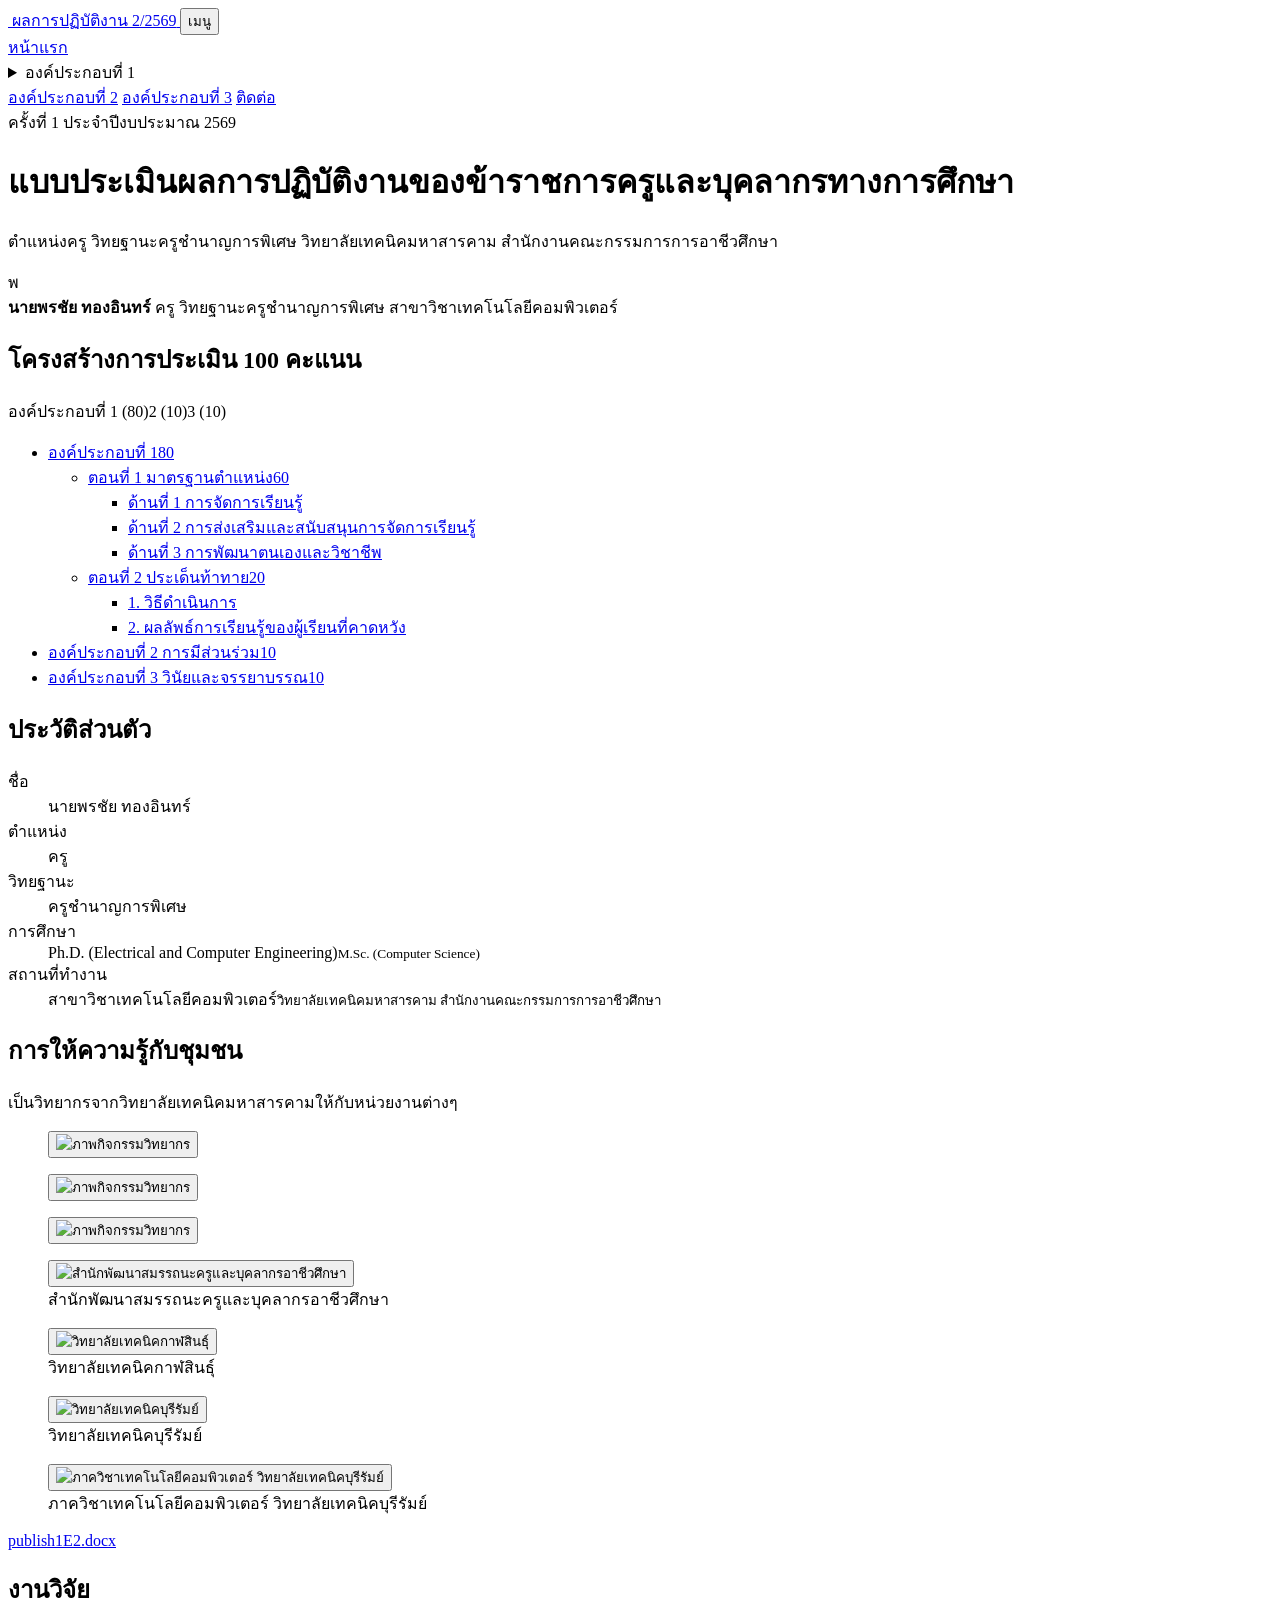
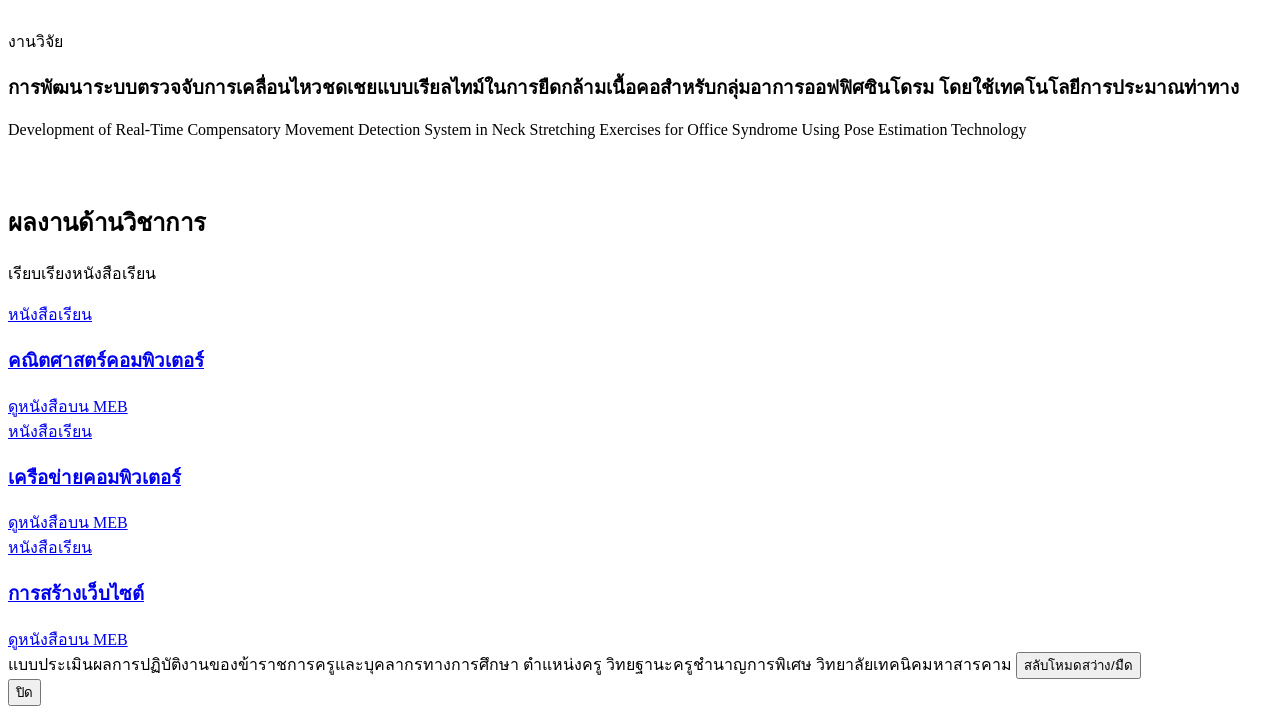
==== index.html @ e26c1348 "v1.0" ====
<!DOCTYPE html>
<html lang="th">
<head>
<meta charset="UTF-8">
<meta name="viewport" content="width=device-width, initial-scale=1, viewport-fit=cover">
<title>ผลการปฏิบัติงาน 2/2569 | นายพรชัย ทองอินทร์</title>
<meta name="description" content="แบบประเมินผลการปฏิบัติงานของข้าราชการครูและบุคลากรทางการศึกษา ตำแหน่งครู วิทยฐานะครูชำนาญการพิเศษ ครั้งที่ 1 ประจำปีงบประมาณ 2569">
<link rel="preconnect" href="https://fonts.googleapis.com">
<link rel="preconnect" href="https://fonts.gstatic.com" crossorigin>
<link href="https://fonts.googleapis.com/css2?family=Anuphan:wght@300;400;500;600;700&family=Noto+Serif+Thai:wght@500;600;700&display=swap" rel="stylesheet">
<link rel="stylesheet" href="assets/style.css">
</head>
<body>

<header class="topbar">
  <div class="wrap">
    <a class="brand" href="index.html">
      <img src="https://sites.google.com/sitesv-images-rt/AMxu72tkuuku0CwI66FUpZ9B2y44D5CsLmRuy-K-hPuoQ_fj5I80fRstz2a83Ka_cwqPk8cGlbw1U5w0mBkJSWSKdSZrVr35Ds_xW_Bhri8BTVO9l6iFXF6V_4C4FVLz0QKRIHPXqEZ3kH2Bnh_Zu-zLPvydjTLgOUU0-HAIJ9tF3z2X8NXhQf2BRqFgHM3M8yA=w200" alt="">
      <span>ผลการปฏิบัติงาน 2/2569</span>
    </a>
    <button class="menu-btn" aria-expanded="false" aria-controls="nav">เมนู</button>
    <nav class="nav" id="nav" aria-label="เมนูหลัก">
      <a href="index.html" aria-current="page" data-route="home">หน้าแรก</a>
      <details>
        <summary data-group="c1">องค์ประกอบที่ 1</summary>
        <div class="dropdown">
          <a class="grp" href="c1.html">ภาพรวมองค์ประกอบที่ 1</a>
          <a class="grp" href="c1-p1.html">ตอนที่ 1 มาตรฐานตำแหน่ง</a>
          <a class="sub" href="c1-p1-d1.html">ด้านที่ 1 การจัดการเรียนรู้</a>
          <a class="sub" href="c1-p1-d2.html">ด้านที่ 2 การส่งเสริมและสนับสนุนการจัดการเรียนรู้</a>
          <a class="sub" href="c1-p1-d3.html">ด้านที่ 3 การพัฒนาตนเองและวิชาชีพ</a>
          <a class="grp" href="c1-p2.html">ตอนที่ 2 ประเด็นท้าทาย</a>
          <a class="sub" href="c1-p2-m1.html">1. วิธีดำเนินการ</a>
          <a class="sub" href="c1-p2-m2.html">2. ผลลัพธ์การเรียนรู้ของผู้เรียนที่คาดหวัง</a>
        </div>
      </details>
      <a href="c2.html" data-route="c2">องค์ประกอบที่ 2</a>
      <a href="c3.html" data-route="c3">องค์ประกอบที่ 3</a>
      <a href="contact.html" data-route="contact">ติดต่อ</a>
    </nav>
  </div>
</header>

<main>
<div class="page active" data-page="home" data-title="หน้าแรก">
  <div class="hero">
    <div class="wrap">
      <div>
        <span class="pill">ครั้งที่ 1 ประจำปีงบประมาณ 2569</span>
        <h1>แบบประเมินผลการปฏิบัติงานของข้าราชการครูและบุคลากรทางการศึกษา</h1>
        <p class="lead">ตำแหน่งครู วิทยฐานะครูชำนาญการพิเศษ วิทยาลัยเทคนิคมหาสารคาม สำนักงานคณะกรรมการการอาชีวศึกษา</p>
        <div class="person">
          <div class="mono" aria-hidden="true">พ</div>
          <div>
            <strong>นายพรชัย ทองอินทร์</strong>
            <span>ครู วิทยฐานะครูชำนาญการพิเศษ สาขาวิชาเทคโนโลยีคอมพิวเตอร์</span>
          </div>
        </div>
      </div>

      <aside class="map" aria-labelledby="map-title">
        <h2 id="map-title">โครงสร้างการประเมิน 100 คะแนน</h2>
        <div class="bar" role="img" aria-label="องค์ประกอบที่ 1 ตอนที่ 1 60 คะแนน ตอนที่ 2 20 คะแนน องค์ประกอบที่ 2 10 คะแนน องค์ประกอบที่ 3 10 คะแนน">
          <span class="c1" style="flex:60"></span><span class="c1b" style="flex:20"></span><span class="c2" style="flex:10"></span><span class="c3" style="flex:10"></span>
        </div>
        <div class="bar-legend"><span>องค์ประกอบที่ 1 (80)</span><span>2 (10)</span><span>3 (10)</span></div>
        <ul class="tree">
          <li>
            <a class="node" href="c1.html"><span class="node-label"><span class="dot c1"></span>องค์ประกอบที่ 1</span><span class="pts">80</span></a>
            <ul>
              <li>
                <a class="node" href="c1-p1.html"><span class="node-label">ตอนที่ 1 มาตรฐานตำแหน่ง</span><span class="pts">60</span></a>
                <ul>
                  <li><a class="node" href="c1-p1-d1.html">ด้านที่ 1 การจัดการเรียนรู้</a></li>
                  <li><a class="node" href="c1-p1-d2.html">ด้านที่ 2 การส่งเสริมและสนับสนุนการจัดการเรียนรู้</a></li>
                  <li><a class="node" href="c1-p1-d3.html">ด้านที่ 3 การพัฒนาตนเองและวิชาชีพ</a></li>
                </ul>
              </li>
              <li>
                <a class="node" href="c1-p2.html"><span class="node-label">ตอนที่ 2 ประเด็นท้าทาย</span><span class="pts">20</span></a>
                <ul>
                  <li><a class="node" href="c1-p2-m1.html">1. วิธีดำเนินการ</a></li>
                  <li><a class="node" href="c1-p2-m2.html">2. ผลลัพธ์การเรียนรู้ของผู้เรียนที่คาดหวัง</a></li>
                </ul>
              </li>
            </ul>
          </li>
          <li><a class="node" href="c2.html"><span class="node-label"><span class="dot c2"></span>องค์ประกอบที่ 2 การมีส่วนร่วม</span><span class="pts">10</span></a></li>
          <li><a class="node" href="c3.html"><span class="node-label"><span class="dot c3"></span>องค์ประกอบที่ 3 วินัยและจรรยาบรรณ</span><span class="pts">10</span></a></li>
        </ul>
      </aside>
    </div>
  </div>

  <section class="alt">
    <div class="wrap">
      <div class="sec-head"><h2>ประวัติส่วนตัว</h2></div>
      <dl class="profile">
        <div><dt>ชื่อ</dt><dd>นายพรชัย ทองอินทร์</dd></div>
        <div><dt>ตำแหน่ง</dt><dd>ครู</dd></div>
        <div><dt>วิทยฐานะ</dt><dd>ครูชำนาญการพิเศษ</dd></div>
        <div><dt>การศึกษา</dt><dd>Ph.D. (Electrical and Computer Engineering)<small>M.Sc. (Computer Science)</small></dd></div>
        <div class="wide"><dt>สถานที่ทำงาน</dt><dd>สาขาวิชาเทคโนโลยีคอมพิวเตอร์<small>วิทยาลัยเทคนิคมหาสารคาม สำนักงานคณะกรรมการการอาชีวศึกษา</small></dd></div>
      </dl>
    </div>
  </section>

  <section>
    <div class="wrap">
      <div class="sec-head">
        <h2>การให้ความรู้กับชุมชน</h2>
        <p>เป็นวิทยากรจากวิทยาลัยเทคนิคมหาสารคามให้กับหน่วยงานต่างๆ</p>
      </div>
      <div class="gallery">
        <figure class="shot"><button class="zoom" aria-label="ขยายภาพ"><img loading="lazy" alt="ภาพกิจกรรมวิทยากร" src="https://sites.google.com/sitesv-images-rt/[base64]w1280"></button></figure>
        <figure class="shot"><button class="zoom" aria-label="ขยายภาพ"><img loading="lazy" alt="ภาพกิจกรรมวิทยากร" src="https://sites.google.com/sitesv-images-rt/[base64]w1280"></button></figure>
        <figure class="shot"><button class="zoom" aria-label="ขยายภาพ"><img loading="lazy" alt="ภาพกิจกรรมวิทยากร" src="https://sites.google.com/sitesv-images-rt/[base64]w1280"></button></figure>
        <figure class="shot big"><button class="zoom" aria-label="ขยายภาพ สำนักพัฒนาสมรรถนะครูและบุคลากรอาชีวศึกษา"><img loading="lazy" alt="สำนักพัฒนาสมรรถนะครูและบุคลากรอาชีวศึกษา" src="https://sites.google.com/sitesv-images-rt/[base64]w1280"></button><figcaption>สำนักพัฒนาสมรรถนะครูและบุคลากรอาชีวศึกษา</figcaption></figure>
        <figure class="shot big"><button class="zoom" aria-label="ขยายภาพ วิทยาลัยเทคนิคกาฬสินธุ์"><img loading="lazy" alt="วิทยาลัยเทคนิคกาฬสินธุ์" src="https://sites.google.com/sitesv-images-rt/[base64]w1280"></button><figcaption>วิทยาลัยเทคนิคกาฬสินธุ์</figcaption></figure>
        <figure class="shot big"><button class="zoom" aria-label="ขยายภาพ วิทยาลัยเทคนิคบุรีรัมย์"><img loading="lazy" alt="วิทยาลัยเทคนิคบุรีรัมย์" src="https://sites.google.com/sitesv-images-rt/[base64]w1280"></button><figcaption>วิทยาลัยเทคนิคบุรีรัมย์</figcaption></figure>
        <figure class="shot big"><button class="zoom" aria-label="ขยายภาพ ภาควิชาเทคโนโลยีคอมพิวเตอร์ วิทยาลัยเทคนิคบุรีรัมย์"><img loading="lazy" alt="ภาควิชาเทคโนโลยีคอมพิวเตอร์ วิทยาลัยเทคนิคบุรีรัมย์" src="https://sites.google.com/sitesv-images-rt/[base64]w1280"></button><figcaption>ภาควิชาเทคโนโลยีคอมพิวเตอร์ วิทยาลัยเทคนิคบุรีรัมย์</figcaption></figure>
      </div>
      <!-- ใส่ลิงก์ Google Drive ของไฟล์ publish1E2.docx แทน # -->
      <a class="doc-link" href="#" target="_blank" rel="noopener"><img src="https://www.gstatic.com/images/icons/material/product/1x/drive_2026_32dp.png" alt="">publish1E2.docx</a>
    </div>
  </section>

  <section class="alt">
    <div class="wrap">
      <div class="sec-head"><h2>งานวิจัย</h2></div>
      <article class="research">
        <span class="tag">งานวิจัย</span>
        <div>
          <h3>การพัฒนาระบบตรวจจับการเคลื่อนไหวชดเชยแบบเรียลไทม์ในการยืดกล้ามเนื้อคอสำหรับกลุ่มอาการออฟฟิศซินโดรม โดยใช้เทคโนโลยีการประมาณท่าทาง</h3>
          <p lang="en">Development of Real-Time Compensatory Movement Detection System in Neck Stretching Exercises for Office Syndrome Using Pose Estimation Technology</p>
        </div>
      </article>
      <div class="sec-head" style="margin-top:64px">
        <h2>ผลงานด้านวิชาการ</h2>
        <p>เรียบเรียงหนังสือเรียน</p>
      </div>
      <div class="books">
        <a class="book" href="https://www.mebmarket.com/ebook-269233-%E0%B8%84%E0%B8%93%E0%B8%B4%E0%B8%95%E0%B8%A8%E0%B8%B2%E0%B8%AA%E0%B8%95%E0%B8%A3%E0%B9%8C%E0%B8%84%E0%B8%AD%E0%B8%A1%E0%B8%9E%E0%B8%B4%E0%B8%A7%E0%B9%80%E0%B8%95%E0%B8%AD%E0%B8%A3%E0%B9%8C" target="_blank" rel="noopener"><div><div class="meta">หนังสือเรียน</div><h3>คณิตศาสตร์คอมพิวเตอร์</h3></div><span class="go">ดูหนังสือบน MEB</span></a>
        <a class="book" href="https://www.mebmarket.com/index.php?action=BookDetails&amp;book_id=268999" target="_blank" rel="noopener"><div><div class="meta">หนังสือเรียน</div><h3>เครือข่ายคอมพิวเตอร์</h3></div><span class="go">ดูหนังสือบน MEB</span></a>
        <a class="book" href="https://www.mebmarket.com/index.php?action=BookDetails&amp;book_id=269253" target="_blank" rel="noopener"><div><div class="meta">หนังสือเรียน</div><h3>การสร้างเว็บไซต์</h3></div><span class="go">ดูหนังสือบน MEB</span></a>
      </div>
    </div>
  </section>
</div>

<!-- ================= COMPONENT 1 ================= -->
</main>

<footer>
  <div class="wrap">
    <span>แบบประเมินผลการปฏิบัติงานของข้าราชการครูและบุคลากรทางการศึกษา ตำแหน่งครู วิทยฐานะครูชำนาญการพิเศษ วิทยาลัยเทคนิคมหาสารคาม</span>
    <button class="theme-btn" id="themeBtn">สลับโหมดสว่าง/มืด</button>
  </div>
</footer>

<div class="lightbox" id="lightbox" role="dialog" aria-modal="true" aria-label="ภาพขยาย">
  <button id="lbClose">ปิด</button>
  <img id="lbImg" alt="">
  <p id="lbCap"></p>
</div>

<script src="assets/script.js"></script>
</body>
</html>
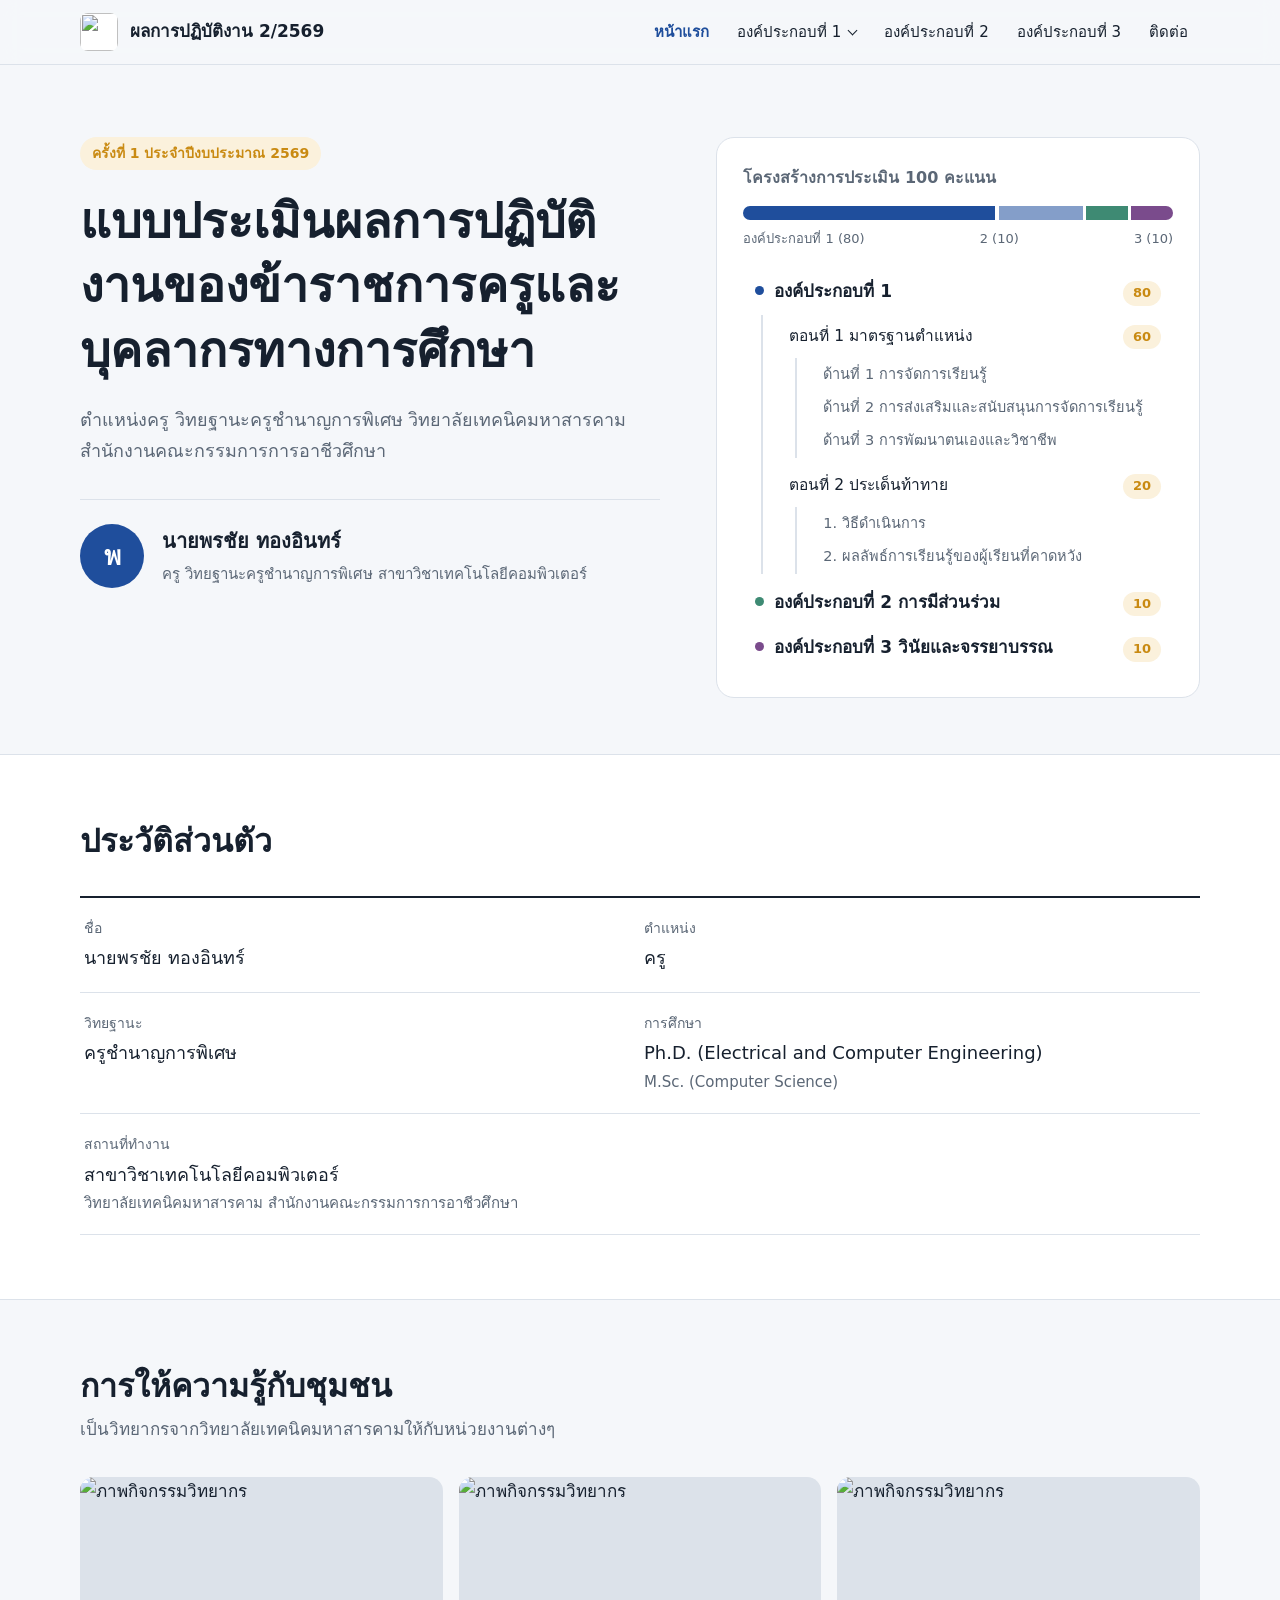
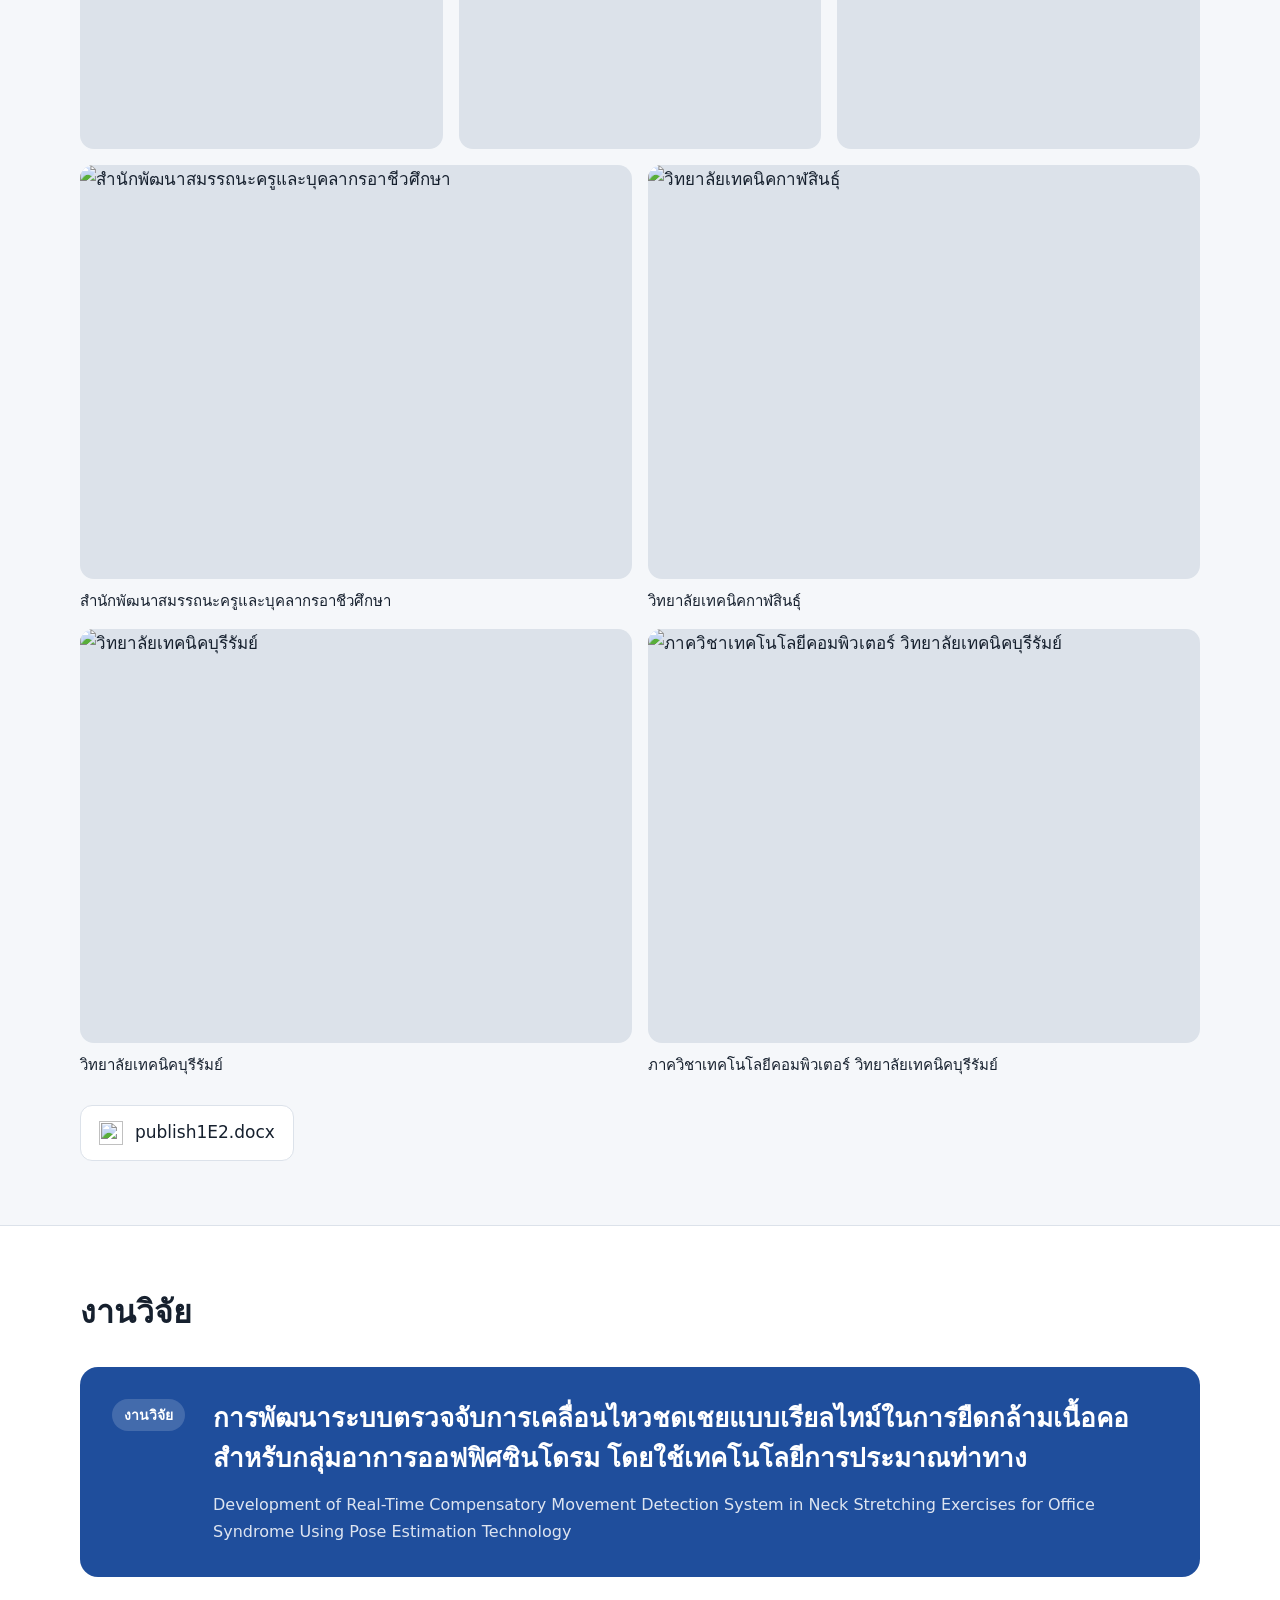
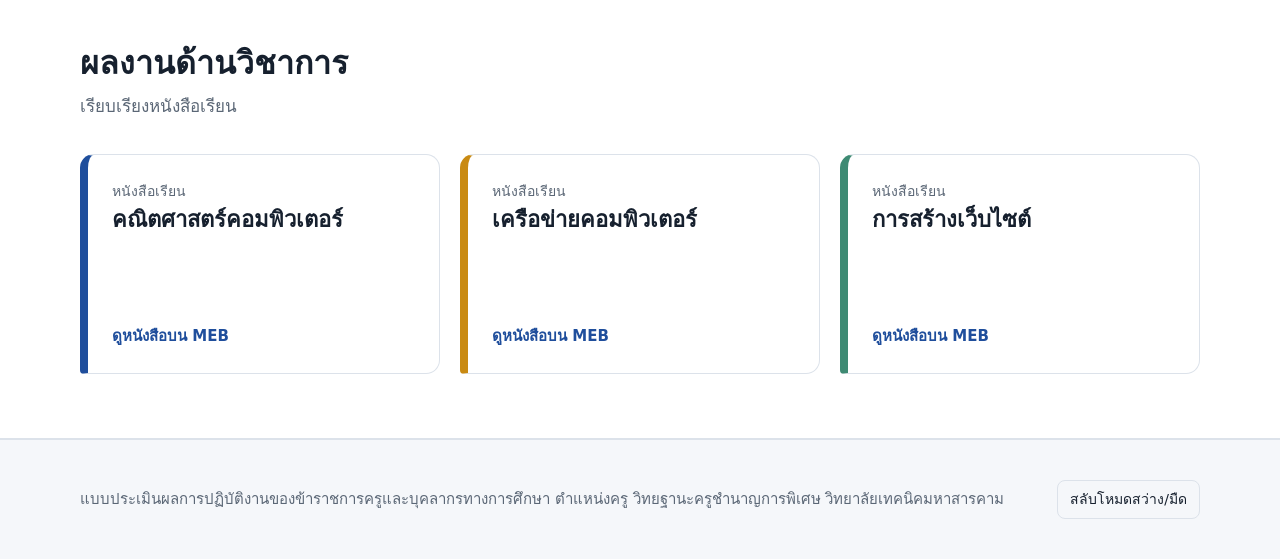
==== commit 5f866a89: "v1.1" ====
--- a/index.html
+++ b/index.html
@@ -8,7 +8,243 @@
 <link rel="preconnect" href="https://fonts.googleapis.com">
 <link rel="preconnect" href="https://fonts.gstatic.com" crossorigin>
 <link href="https://fonts.googleapis.com/css2?family=Anuphan:wght@300;400;500;600;700&family=Noto+Serif+Thai:wght@500;600;700&display=swap" rel="stylesheet">
-<link rel="stylesheet" href="assets/style.css">
+<style>
+:root{
+  --paper:#F5F7FA;--surface:#FFFFFF;--ink:#16202E;--muted:#5B6776;--line:#DCE2EA;
+  --blue:#1F4E9C;--blue-soft:#E7EEF9;--gold:#C98A12;--gold-soft:#FBF1DC;--green:#3E8A73;--plum:#7A4B8C;
+  --serif:"Noto Serif Thai","Sarabun",Georgia,serif;
+  --sans:"Anuphan","Sarabun","Leelawadee UI","Tahoma",system-ui,sans-serif;
+  box-sizing:border-box;
+  padding-top:env(safe-area-inset-top,0px);
+  padding-bottom:env(safe-area-inset-bottom,0px);
+}
+@media (prefers-color-scheme:dark){
+  :root:not([data-theme="light"]){--paper:#0F1622;--surface:#172131;--ink:#E8EDF4;--muted:#9AA6B6;--line:#2A3749;--blue:#7FA8EE;--blue-soft:#1C2B45;--gold:#E7B24A;--gold-soft:#2E2515;--green:#6CC0A5;--plum:#C39AD3}
+}
+:root[data-theme="dark"]{--paper:#0F1622;--surface:#172131;--ink:#E8EDF4;--muted:#9AA6B6;--line:#2A3749;--blue:#7FA8EE;--blue-soft:#1C2B45;--gold:#E7B24A;--gold-soft:#2E2515;--green:#6CC0A5;--plum:#C39AD3}
+*,*::before,*::after{box-sizing:inherit}
+html{scroll-padding-top:calc(76px + env(safe-area-inset-top,0px))}
+body{margin:0;background:var(--paper);color:var(--ink);font-family:var(--sans);font-size:17px;line-height:1.75;-webkit-font-smoothing:antialiased}
+img{max-width:100%;display:block}
+a{color:var(--blue)}
+a:focus-visible,button:focus-visible,summary:focus-visible{outline:3px solid var(--gold);outline-offset:3px;border-radius:4px}
+.wrap{width:min(1120px,100% - 40px);margin-inline:auto}
+.narrow{max-width:760px}
+
+/* header */
+.topbar{position:sticky;top:0;z-index:50;background:color-mix(in srgb,var(--paper) 88%,transparent);backdrop-filter:blur(10px);-webkit-backdrop-filter:blur(10px);border-bottom:1px solid var(--line)}
+.topbar .wrap{display:flex;align-items:center;justify-content:space-between;gap:16px;height:64px}
+.brand{display:flex;align-items:center;gap:12px;text-decoration:none;color:var(--ink);font-weight:600}
+.brand img{width:38px;height:38px;object-fit:contain;border-radius:8px;background:#fff}
+.nav{display:flex;gap:4px;align-items:center}
+.nav a,.nav summary{font-size:15px;color:var(--ink);text-decoration:none;padding:8px 12px;border-radius:8px;cursor:pointer;list-style:none}
+.nav a:hover,.nav summary:hover{background:var(--blue-soft)}
+.nav a[aria-current="page"],.nav summary.current{color:var(--blue);font-weight:600}
+.nav summary::-webkit-details-marker{display:none}
+.nav summary::after{content:"";display:inline-block;width:6px;height:6px;border-right:1.5px solid currentColor;border-bottom:1.5px solid currentColor;transform:rotate(45deg);margin:0 0 3px 8px}
+.nav details{position:relative}
+.dropdown{position:absolute;right:0;top:calc(100% + 8px);width:350px;background:var(--surface);border:1px solid var(--line);border-radius:12px;padding:10px;box-shadow:0 18px 40px -18px rgba(22,32,46,.35)}
+.dropdown a{display:block;padding:7px 10px;font-size:14.5px;line-height:1.5}
+.dropdown .grp{font-weight:600;color:var(--blue)}
+.dropdown .sub{padding-left:24px;color:var(--muted)}
+.menu-btn{display:none;background:none;border:1px solid var(--line);color:var(--ink);border-radius:8px;padding:8px 12px;font:inherit;font-size:15px}
+@media (max-width:880px){
+  .menu-btn{display:block}
+  .nav{display:none;position:absolute;left:0;right:0;top:64px;flex-direction:column;align-items:stretch;background:var(--surface);border-bottom:1px solid var(--line);padding:10px 20px 18px;max-height:calc(100vh - 64px);overflow:auto}
+  .nav.open{display:flex}
+  .dropdown{position:static;width:auto;box-shadow:none;border:none;padding:0 0 0 8px}
+  .brand span{font-size:15px}
+}
+
+/* pages */
+.page{display:none}
+.page.active{display:block}
+
+/* hero */
+.hero{padding:72px 0 56px}
+.hero .wrap{display:grid;grid-template-columns:1.2fr 1fr;gap:56px;align-items:start}
+.pill{display:inline-block;background:var(--gold-soft);color:var(--gold);font-weight:600;font-size:14px;padding:4px 12px;border-radius:999px;margin-bottom:20px}
+.hero h1{font-family:var(--serif);font-weight:700;font-size:clamp(30px,4.4vw,48px);line-height:1.35;margin:0 0 20px}
+.lead{color:var(--muted);font-size:18px;max-width:34em;margin:0 0 32px}
+.person{display:flex;gap:18px;align-items:center;padding-top:24px;border-top:1px solid var(--line)}
+.person .mono{flex:none;width:64px;height:64px;border-radius:50%;background:var(--blue);color:#fff;display:grid;place-items:center;font-family:var(--serif);font-size:26px;font-weight:700}
+.person strong{display:block;font-size:20px}
+.person span{color:var(--muted);font-size:15px}
+
+/* signature: score map */
+.map{background:var(--surface);border:1px solid var(--line);border-radius:18px;padding:26px}
+.map h2{font-size:16px;font-weight:600;margin:0 0 14px;color:var(--muted)}
+.bar{display:flex;height:14px;border-radius:999px;overflow:hidden;margin-bottom:8px;gap:3px}
+.bar span{display:block;height:100%}
+.bar-legend{display:flex;justify-content:space-between;font-size:13px;color:var(--muted);margin-bottom:18px}
+.tree{list-style:none;margin:0;padding:0}
+.node{display:flex;align-items:baseline;justify-content:space-between;gap:12px;text-decoration:none;color:var(--ink);padding:8px 12px;border-radius:10px}
+a.node:hover{background:var(--blue-soft)}
+.node .pts{flex:none;font-size:13px;font-weight:600;color:var(--gold);background:var(--gold-soft);padding:1px 10px;border-radius:999px}
+.tree>li>.node{font-weight:600;font-size:17px}
+.tree ul{list-style:none;margin:0 0 6px 18px;padding:0 0 0 14px;border-left:2px solid var(--line)}
+.tree ul .node{font-size:15.5px}
+.tree ul ul .node{font-size:14.5px;color:var(--muted);padding-block:4px}
+.dot{display:inline-block;width:9px;height:9px;border-radius:50%;margin-right:10px;transform:translateY(-2px)}
+.c1{background:var(--blue)}.c1b{background:color-mix(in srgb,var(--blue) 55%,var(--surface))}.c2{background:var(--green)}.c3{background:var(--plum)}
+.node-label{flex:1}
+@media (prefers-reduced-motion:no-preference){
+  .page.active .bar span{transform-origin:left;animation:fill .9s cubic-bezier(.2,.7,.2,1) both}
+  .page.active .bar span:nth-child(2){animation-delay:.12s}
+  .page.active .bar span:nth-child(3){animation-delay:.24s}
+  .page.active .bar span:nth-child(4){animation-delay:.36s}
+  @keyframes fill{from{transform:scaleX(0)}}
+}
+
+/* sections */
+section{padding:64px 0}
+.sec-head{margin-bottom:32px}
+.sec-head h2{font-family:var(--serif);font-size:clamp(24px,3vw,32px);line-height:1.4;margin:0}
+.sec-head p{margin:6px 0 0;color:var(--muted);max-width:40em}
+.alt{background:var(--surface);border-block:1px solid var(--line)}
+
+/* page header for inner pages */
+.page-head{padding:48px 0 40px;background:var(--surface);border-bottom:1px solid var(--line)}
+.crumbs{font-size:14px;color:var(--muted);margin-bottom:16px;display:flex;flex-wrap:wrap;gap:6px}
+.crumbs a{color:var(--muted);text-decoration:none}
+.crumbs a:hover{color:var(--blue);text-decoration:underline}
+.crumbs span[aria-hidden]{opacity:.5}
+.page-head h1{font-family:var(--serif);font-size:clamp(28px,4vw,42px);line-height:1.4;margin:0 0 10px}
+.page-head .sub{color:var(--muted);font-size:18px;margin:0;max-width:40em}
+.head-row{display:flex;justify-content:space-between;align-items:end;gap:24px;flex-wrap:wrap}
+.big-pts{font-family:var(--serif);font-size:56px;font-weight:700;line-height:1;color:var(--gold)}
+.big-pts small{display:block;font-family:var(--sans);font-size:14px;font-weight:500;color:var(--muted);text-align:right;margin-top:6px}
+
+/* profile */
+.profile{display:grid;grid-template-columns:repeat(2,minmax(0,1fr));border-top:2px solid var(--ink);margin:0}
+.profile div{padding:18px 4px;border-bottom:1px solid var(--line)}
+.profile div:nth-child(odd){padding-right:28px}
+.profile dt{font-size:14px;color:var(--muted);margin-bottom:2px}
+.profile dd{margin:0;font-size:18px;font-weight:500}
+.profile dd small{display:block;font-size:15px;font-weight:400;color:var(--muted)}
+.profile .wide{grid-column:1/-1}
+@media (max-width:700px){.profile{grid-template-columns:1fr}.profile div:nth-child(odd){padding-right:4px}}
+
+/* gallery */
+.gallery{display:grid;grid-template-columns:repeat(12,1fr);gap:16px}
+.shot{margin:0;grid-column:span 4}
+.shot.big{grid-column:span 6}
+.zoom{all:unset;display:block;width:100%;cursor:zoom-in;border-radius:14px;overflow:hidden;background:var(--line);aspect-ratio:4/3}
+.zoom:focus-visible{outline:3px solid var(--gold);outline-offset:3px}
+.zoom img{width:100%;height:100%;object-fit:cover}
+.zoom.contain{aspect-ratio:auto;background:var(--surface);border:1px solid var(--line)}
+.zoom.contain img{height:auto;object-fit:contain}
+.shot figcaption{font-size:15px;margin-top:10px;font-weight:500;line-height:1.6}
+@media (max-width:860px){.shot,.shot.big{grid-column:span 6}}
+@media (max-width:520px){.shot,.shot.big{grid-column:1/-1}}
+.doc-link{display:inline-flex;align-items:center;gap:12px;margin-top:28px;padding:12px 18px;border:1px solid var(--line);border-radius:12px;background:var(--surface);color:var(--ink);text-decoration:none;font-weight:500}
+.doc-link img{width:24px;height:24px}
+
+/* research & books */
+.research{display:grid;grid-template-columns:auto 1fr;gap:28px;align-items:start;padding:32px;border-radius:18px;background:var(--blue);color:#fff}
+.research .tag{font-size:14px;font-weight:600;background:rgba(255,255,255,.16);padding:4px 12px;border-radius:999px;white-space:nowrap}
+.research h3{font-family:var(--serif);font-size:clamp(20px,2.4vw,26px);line-height:1.55;margin:0 0 12px}
+.research p{margin:0;opacity:.85;font-size:16px;line-height:1.7}
+@media (max-width:700px){.research{grid-template-columns:1fr;padding:24px}}
+:root[data-theme="dark"] .research{color:#0F1622}
+@media (prefers-color-scheme:dark){:root:not([data-theme="light"]) .research{color:#0F1622}}
+.books{display:grid;grid-template-columns:repeat(3,minmax(0,1fr));gap:20px}
+.book{display:flex;flex-direction:column;justify-content:space-between;min-height:220px;padding:24px;border:1px solid var(--line);border-radius:14px 14px 14px 4px;background:var(--surface);border-left:8px solid var(--blue);text-decoration:none;color:var(--ink)}
+.book:nth-child(2){border-left-color:var(--gold)}
+.book:nth-child(3){border-left-color:var(--green)}
+.book h3{font-family:var(--serif);font-size:22px;line-height:1.45;margin:0}
+.book .meta{font-size:14px;color:var(--muted)}
+.book .go{font-size:15px;font-weight:600;color:var(--blue)}
+a.book:hover{border-color:var(--blue)}
+@media (max-width:860px){.books{grid-template-columns:1fr}.book{min-height:0;gap:24px}}
+
+/* link cards */
+.cards{display:grid;grid-template-columns:repeat(auto-fit,minmax(260px,1fr));gap:20px}
+.card{display:flex;flex-direction:column;gap:10px;padding:24px;border-radius:16px;border:1px solid var(--line);background:var(--surface);text-decoration:none;color:var(--ink)}
+a.card:hover{border-color:var(--blue)}
+.card .top{display:flex;justify-content:space-between;align-items:baseline;gap:12px}
+.card h3{margin:0;font-size:19px;line-height:1.5}
+.card p{margin:0;color:var(--muted);font-size:15.5px}
+.card .go{margin-top:auto;font-weight:600;color:var(--blue);font-size:15px}
+.chip{flex:none;font-size:13px;font-weight:600;color:var(--gold);background:var(--gold-soft);padding:2px 10px;border-radius:999px}
+
+/* parts */
+.parts{display:grid;grid-template-columns:repeat(2,minmax(0,1fr));gap:20px}
+.part{padding:28px;border-radius:16px;border:1px solid var(--line);background:var(--surface)}
+.part-top{display:flex;justify-content:space-between;align-items:baseline;gap:12px;margin-bottom:10px}
+.part h3{margin:0;font-size:20px}
+.part .pts{font-weight:700;font-family:var(--serif);font-size:28px;color:var(--gold)}
+.part .pts small{font-size:14px;font-family:var(--sans);font-weight:500;color:var(--muted);margin-left:4px}
+.part p{margin:0 0 16px;color:var(--muted)}
+.part ul{list-style:none;margin:0;padding:0}
+.part li a{display:block;padding:10px 0;border-top:1px solid var(--line);text-decoration:none;font-weight:500}
+.part li a:hover{text-decoration:underline}
+.part .open{display:inline-block;margin-top:14px;font-weight:600;text-decoration:none}
+@media (max-width:760px){.parts{grid-template-columns:1fr}}
+
+/* explainer + scale */
+.explain{font-size:17.5px;margin:0 0 28px}
+.explain strong{color:var(--ink)}
+.scale{list-style:none;margin:0;padding:0;display:grid;grid-template-columns:repeat(var(--n,4),minmax(0,1fr));border:1px solid var(--line);border-radius:16px;overflow:hidden;background:var(--surface)}
+.scale li{padding:20px 18px;border-right:1px solid var(--line);position:relative}
+.scale li:last-child{border-right:none}
+.scale li::before{content:"";position:absolute;left:0;right:0;top:0;height:4px;background:var(--blue);opacity:calc(.25 + var(--i) * .15)}
+.scale .lv{font-family:var(--serif);font-size:30px;font-weight:700;color:var(--blue);line-height:1.2}
+.scale .lv small{font-family:var(--sans);font-size:14px;font-weight:500;color:var(--muted);margin-left:6px}
+.scale p{margin:6px 0 0;font-size:15px;line-height:1.6}
+.scale .score{display:inline-block;margin-top:8px;font-size:13px;font-weight:600;color:var(--gold)}
+@media (max-width:760px){.scale{grid-template-columns:1fr}.scale li{border-right:none;border-bottom:1px solid var(--line)}.scale li:last-child{border-bottom:none}}
+.foot-note{margin:16px 0 0;color:var(--muted);font-size:15px}
+
+.split{display:grid;grid-template-columns:1fr 1fr;gap:48px;align-items:start}
+@media (max-width:860px){.split{grid-template-columns:1fr;gap:28px}}
+.prose p{margin:0 0 1.1em}
+.prose p:last-child{margin-bottom:0}
+
+/* evidence list (component 3) */
+.evidence{list-style:none;margin:0;padding:0;display:grid;grid-template-columns:repeat(2,minmax(0,1fr));gap:28px 24px;counter-reset:ev}
+.evidence li{counter-increment:ev}
+.evidence .cap{display:flex;gap:12px;margin-top:12px;font-size:15.5px;line-height:1.6;font-weight:500}
+.evidence .cap::before{content:counter(ev);flex:none;width:28px;height:28px;border-radius:50%;background:var(--plum);color:#fff;display:grid;place-items:center;font-size:14px;font-weight:600;margin-top:1px}
+@media (max-width:700px){.evidence{grid-template-columns:1fr}}
+
+/* placeholder notice */
+.notice{display:flex;gap:20px;align-items:flex-start;padding:28px;border-radius:16px;border:1.5px dashed var(--line);background:var(--surface)}
+.notice h2{margin:0 0 6px;font-size:20px}
+.notice p{margin:0 0 16px;color:var(--muted)}
+.btn{display:inline-block;padding:10px 20px;border-radius:999px;background:var(--blue);color:#fff;text-decoration:none;font-weight:600;font-size:15px}
+:root[data-theme="dark"] .btn{color:#0F1622}
+@media (prefers-color-scheme:dark){:root:not([data-theme="light"]) .btn{color:#0F1622}}
+.btn.ghost{background:none;color:var(--blue);border:1px solid var(--line)}
+
+/* pager */
+.pager{display:flex;justify-content:space-between;gap:16px;padding:32px 0 8px;border-top:1px solid var(--line);margin-top:56px}
+.pager a{text-decoration:none;display:flex;flex-direction:column;max-width:48%;padding:10px 0}
+.pager a small{color:var(--muted);font-size:13px}
+.pager a span{font-weight:600}
+.pager .next{text-align:right;margin-left:auto}
+
+/* contact */
+.contact{display:grid;grid-template-columns:1fr 1.3fr;gap:32px;align-items:stretch}
+.contact dl{margin:0;padding:28px;border-radius:16px;background:var(--surface);border:1px solid var(--line)}
+.contact dl div{padding:12px 0;border-bottom:1px solid var(--line)}
+.contact dl div:last-child{border-bottom:none}
+.contact dt{font-size:14px;color:var(--muted)}
+.contact dd{margin:0;font-weight:500;font-size:17px}
+.contact iframe{width:100%;height:100%;min-height:360px;border:0;border-radius:16px;background:var(--line)}
+@media (max-width:860px){.contact{grid-template-columns:1fr}}
+
+footer{padding:40px 0;border-top:1px solid var(--line);color:var(--muted);font-size:15px}
+footer .wrap{display:flex;justify-content:space-between;gap:20px;flex-wrap:wrap;align-items:center}
+.theme-btn{background:none;border:1px solid var(--line);color:var(--ink);border-radius:8px;padding:6px 12px;font:inherit;font-size:14px;cursor:pointer}
+
+.lightbox{position:fixed;inset:0;z-index:100;background:rgba(10,15,24,.92);display:none;flex-direction:column;align-items:center;justify-content:center;padding:24px;gap:14px}
+.lightbox.show{display:flex}
+.lightbox img{max-height:82vh;border-radius:10px}
+.lightbox p{color:#fff;margin:0;text-align:center;max-width:60ch;font-size:15px}
+.lightbox button{position:absolute;top:calc(16px + env(safe-area-inset-top,0px));right:16px;background:#fff;color:#16202E;border:none;border-radius:999px;padding:8px 16px;font:inherit;font-weight:600;cursor:pointer}
+@media (max-width:900px){.hero .wrap{grid-template-columns:1fr;gap:40px}.hero{padding-top:48px}}
+</style>
 </head>
 <body>
 
@@ -164,6 +400,35 @@
   <p id="lbCap"></p>
 </div>
 
-<script src="assets/script.js"></script>
+<script>
+// ----- mobile menu -----
+const menuBtn=document.querySelector('.menu-btn'),nav=document.getElementById('nav');
+menuBtn.addEventListener('click',()=>{const o=nav.classList.toggle('open');menuBtn.setAttribute('aria-expanded',o)});
+nav.querySelectorAll('a').forEach(a=>a.addEventListener('click',()=>{nav.classList.remove('open');menuBtn.setAttribute('aria-expanded',false)}));
+document.addEventListener('click',e=>{document.querySelectorAll('.nav details[open]').forEach(d=>{if(!d.contains(e.target))d.removeAttribute('open')})});
+
+// ----- lightbox -----
+const lb=document.getElementById('lightbox'),lbImg=document.getElementById('lbImg'),lbCap=document.getElementById('lbCap'),lbClose=document.getElementById('lbClose');
+let lastFocus=null;
+document.querySelectorAll('.zoom').forEach(b=>b.addEventListener('click',()=>{
+  const img=b.querySelector('img');
+  const cap=b.parentElement.querySelector('figcaption,.cap');
+  lastFocus=b;lbImg.src=img.src;lbImg.alt=img.alt;lbCap.textContent=cap?cap.textContent:'';
+  lb.classList.add('show');lbClose.focus();
+}));
+function closeLb(){lb.classList.remove('show');lastFocus&&lastFocus.focus()}
+lbClose.addEventListener('click',closeLb);
+lb.addEventListener('click',e=>{if(e.target===lb)closeLb()});
+document.addEventListener('keydown',e=>{if(e.key==='Escape'&&lb.classList.contains('show'))closeLb()});
+
+// ----- theme -----
+const root=document.documentElement;
+try{const t=localStorage.getItem('theme');if(t)root.dataset.theme=t}catch(e){}
+document.getElementById('themeBtn').addEventListener('click',()=>{
+  const dark=root.dataset.theme?root.dataset.theme==='dark':matchMedia('(prefers-color-scheme: dark)').matches;
+  root.dataset.theme=dark?'light':'dark';
+  try{localStorage.setItem('theme',root.dataset.theme)}catch(e){}
+});
+</script>
 </body>
 </html>
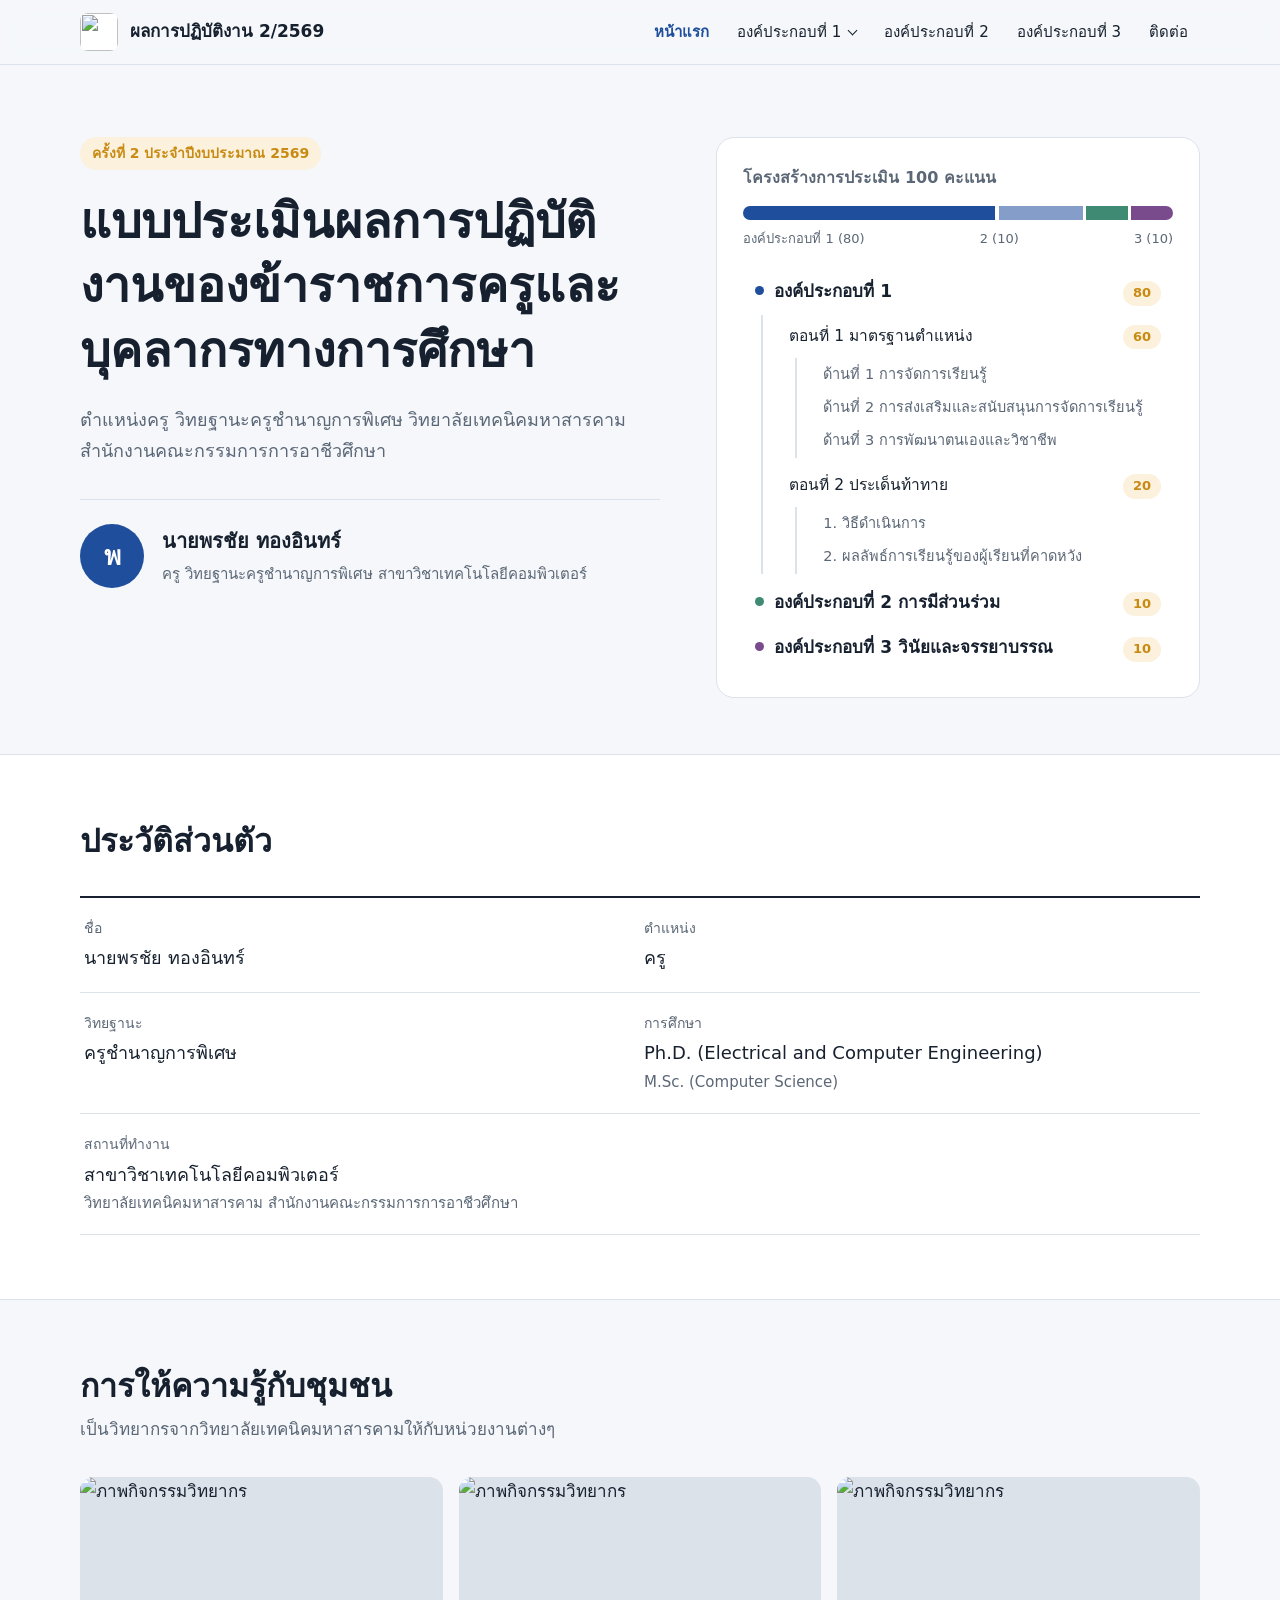
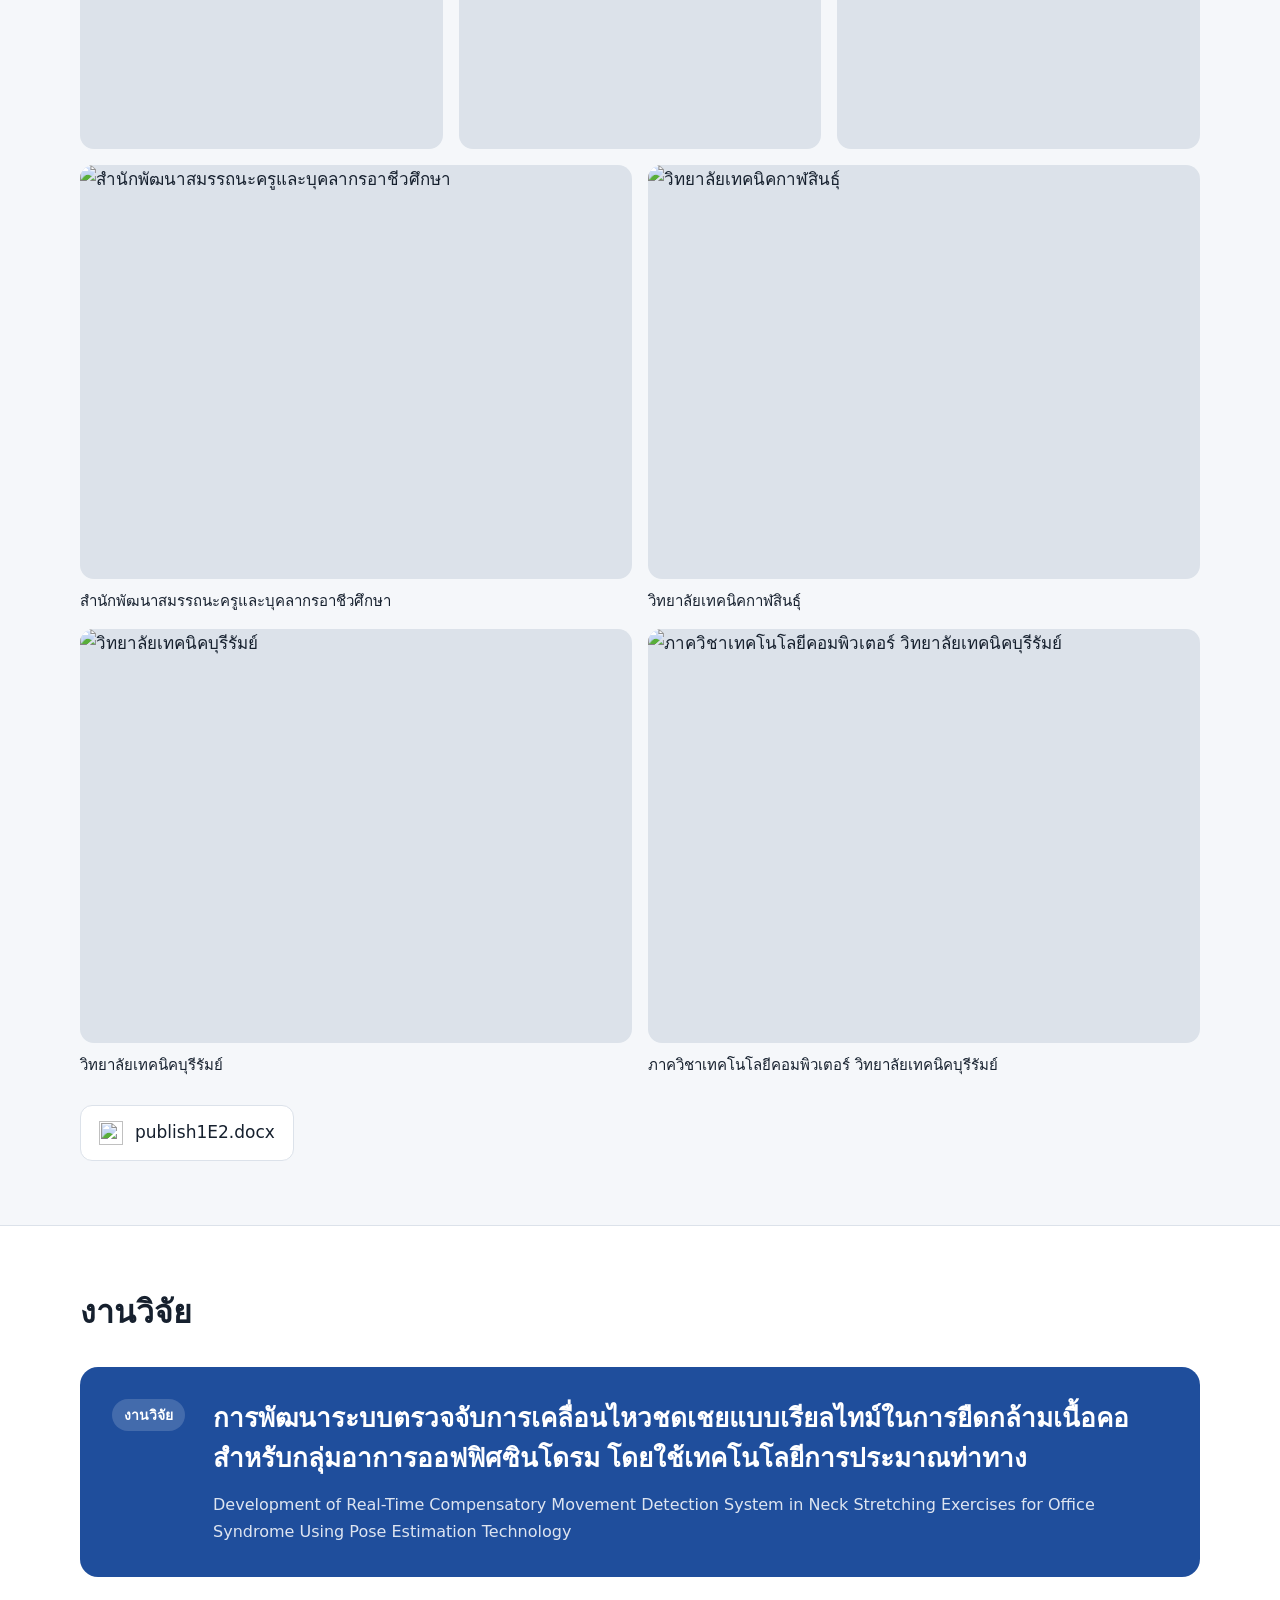
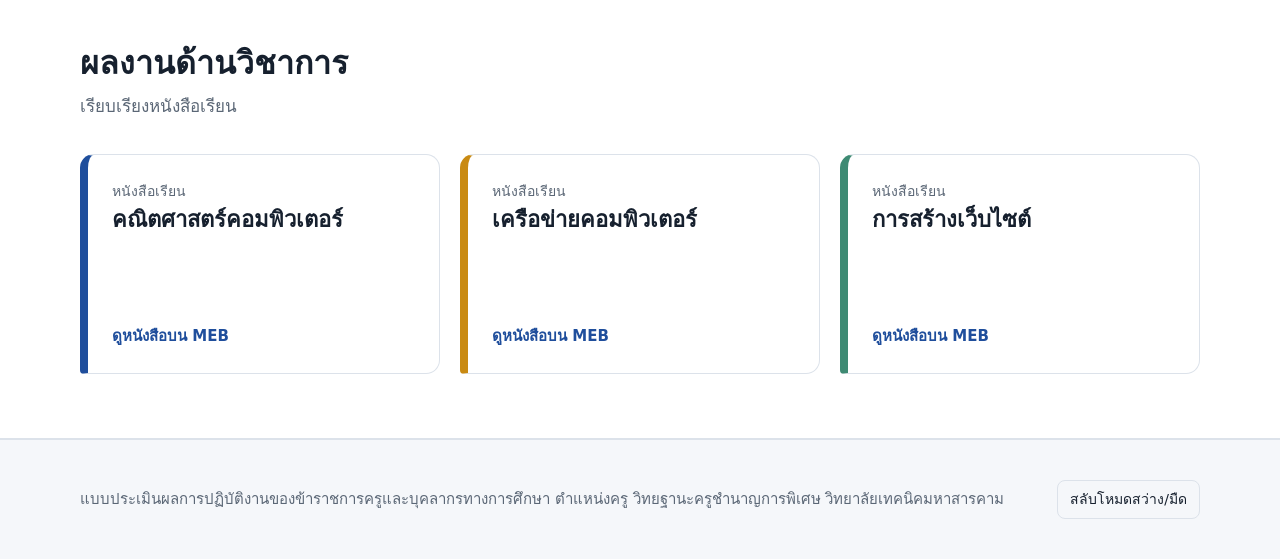
==== commit e21531ba: "Add files via upload" ====
--- a/index.html
+++ b/index.html
@@ -4,7 +4,7 @@
 <meta charset="UTF-8">
 <meta name="viewport" content="width=device-width, initial-scale=1, viewport-fit=cover">
 <title>ผลการปฏิบัติงาน 2/2569 | นายพรชัย ทองอินทร์</title>
-<meta name="description" content="แบบประเมินผลการปฏิบัติงานของข้าราชการครูและบุคลากรทางการศึกษา ตำแหน่งครู วิทยฐานะครูชำนาญการพิเศษ ครั้งที่ 1 ประจำปีงบประมาณ 2569">
+<meta name="description" content="แบบประเมินผลการปฏิบัติงานของข้าราชการครูและบุคลากรทางการศึกษา ตำแหน่งครู วิทยฐานะครูชำนาญการพิเศษ ครั้งที่ 2 ประจำปีงบประมาณ 2569">
 <link rel="preconnect" href="https://fonts.googleapis.com">
 <link rel="preconnect" href="https://fonts.gstatic.com" crossorigin>
 <link href="https://fonts.googleapis.com/css2?family=Anuphan:wght@300;400;500;600;700&family=Noto+Serif+Thai:wght@500;600;700&display=swap" rel="stylesheet">
@@ -282,7 +282,7 @@
   <div class="hero">
     <div class="wrap">
       <div>
-        <span class="pill">ครั้งที่ 1 ประจำปีงบประมาณ 2569</span>
+        <span class="pill">ครั้งที่ 2 ประจำปีงบประมาณ 2569</span>
         <h1>แบบประเมินผลการปฏิบัติงานของข้าราชการครูและบุคลากรทางการศึกษา</h1>
         <p class="lead">ตำแหน่งครู วิทยฐานะครูชำนาญการพิเศษ วิทยาลัยเทคนิคมหาสารคาม สำนักงานคณะกรรมการการอาชีวศึกษา</p>
         <div class="person">
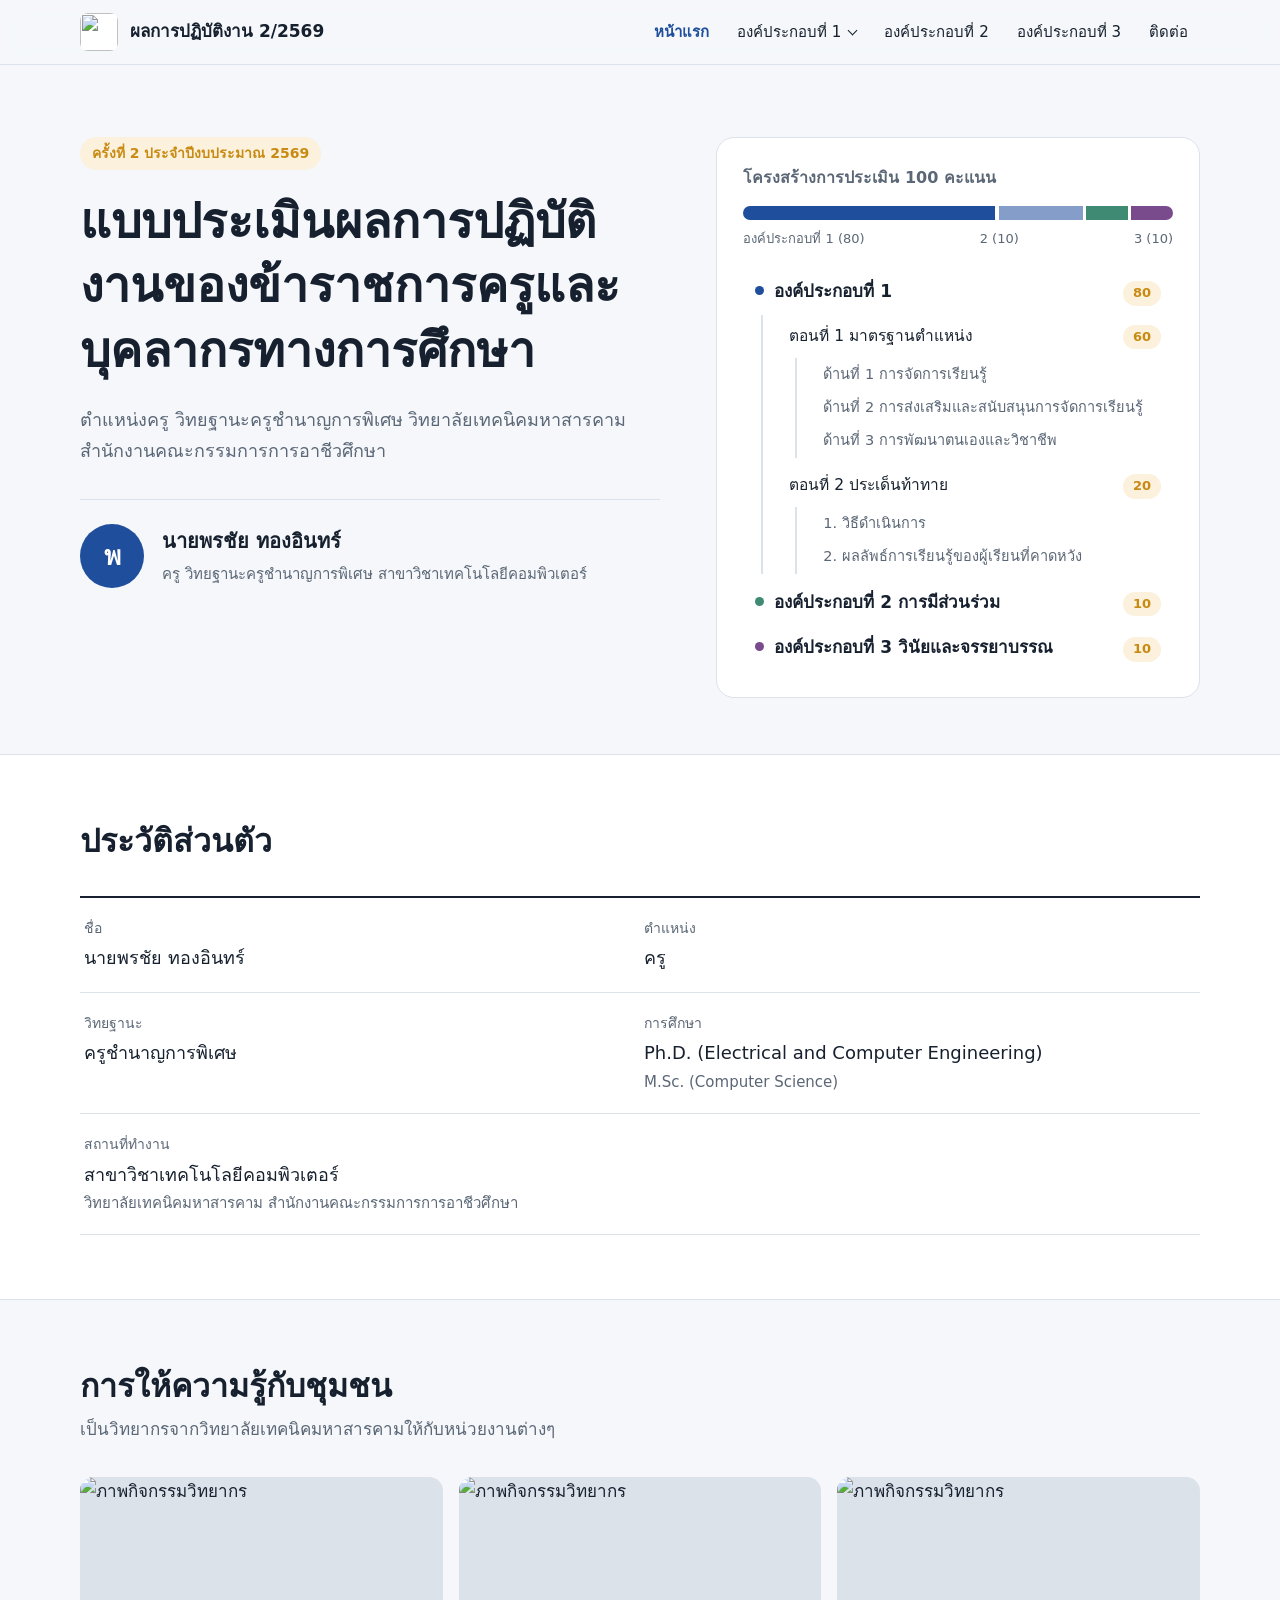
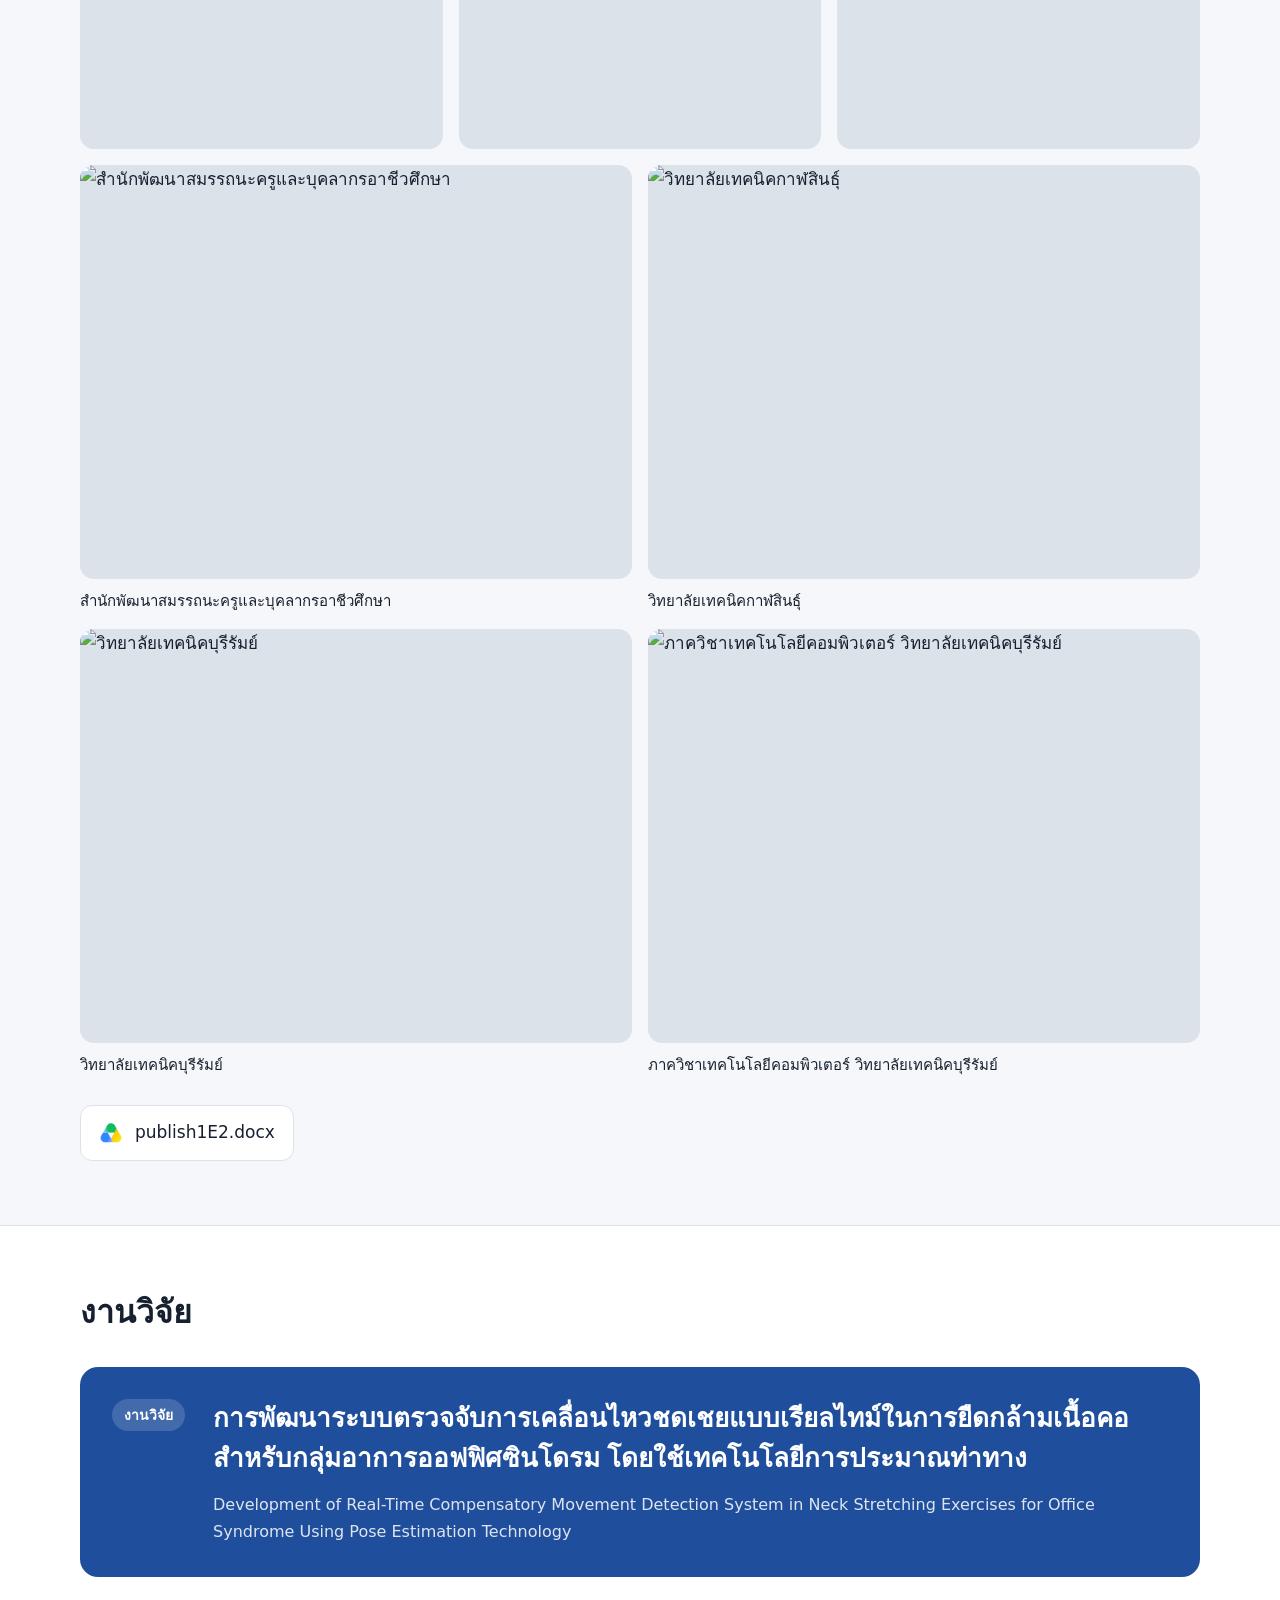
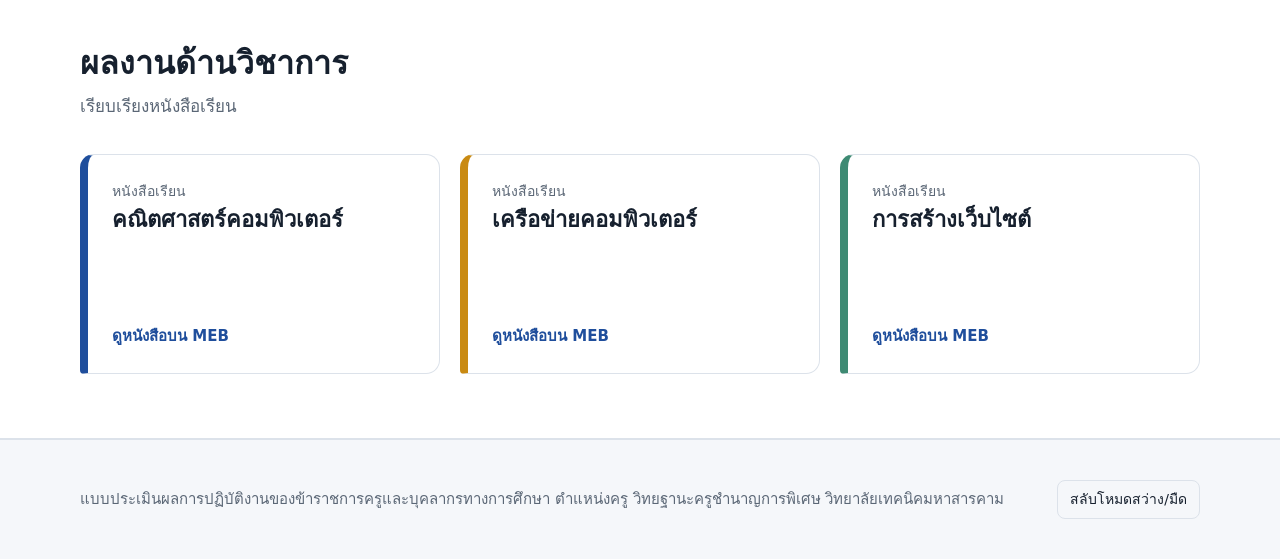
==== commit e87201c4: "Store images locally in images/" ====
--- a/index.html
+++ b/index.html
@@ -357,7 +357,7 @@
         <figure class="shot big"><button class="zoom" aria-label="ขยายภาพ ภาควิชาเทคโนโลยีคอมพิวเตอร์ วิทยาลัยเทคนิคบุรีรัมย์"><img loading="lazy" alt="ภาควิชาเทคโนโลยีคอมพิวเตอร์ วิทยาลัยเทคนิคบุรีรัมย์" src="https://sites.google.com/sitesv-images-rt/[base64]w1280"></button><figcaption>ภาควิชาเทคโนโลยีคอมพิวเตอร์ วิทยาลัยเทคนิคบุรีรัมย์</figcaption></figure>
       </div>
       <!-- ใส่ลิงก์ Google Drive ของไฟล์ publish1E2.docx แทน # -->
-      <a class="doc-link" href="#" target="_blank" rel="noopener"><img src="https://www.gstatic.com/images/icons/material/product/1x/drive_2026_32dp.png" alt="">publish1E2.docx</a>
+      <a class="doc-link" href="#" target="_blank" rel="noopener"><img src="images/ae167fc312cd.png" alt="">publish1E2.docx</a>
     </div>
   </section>
 
